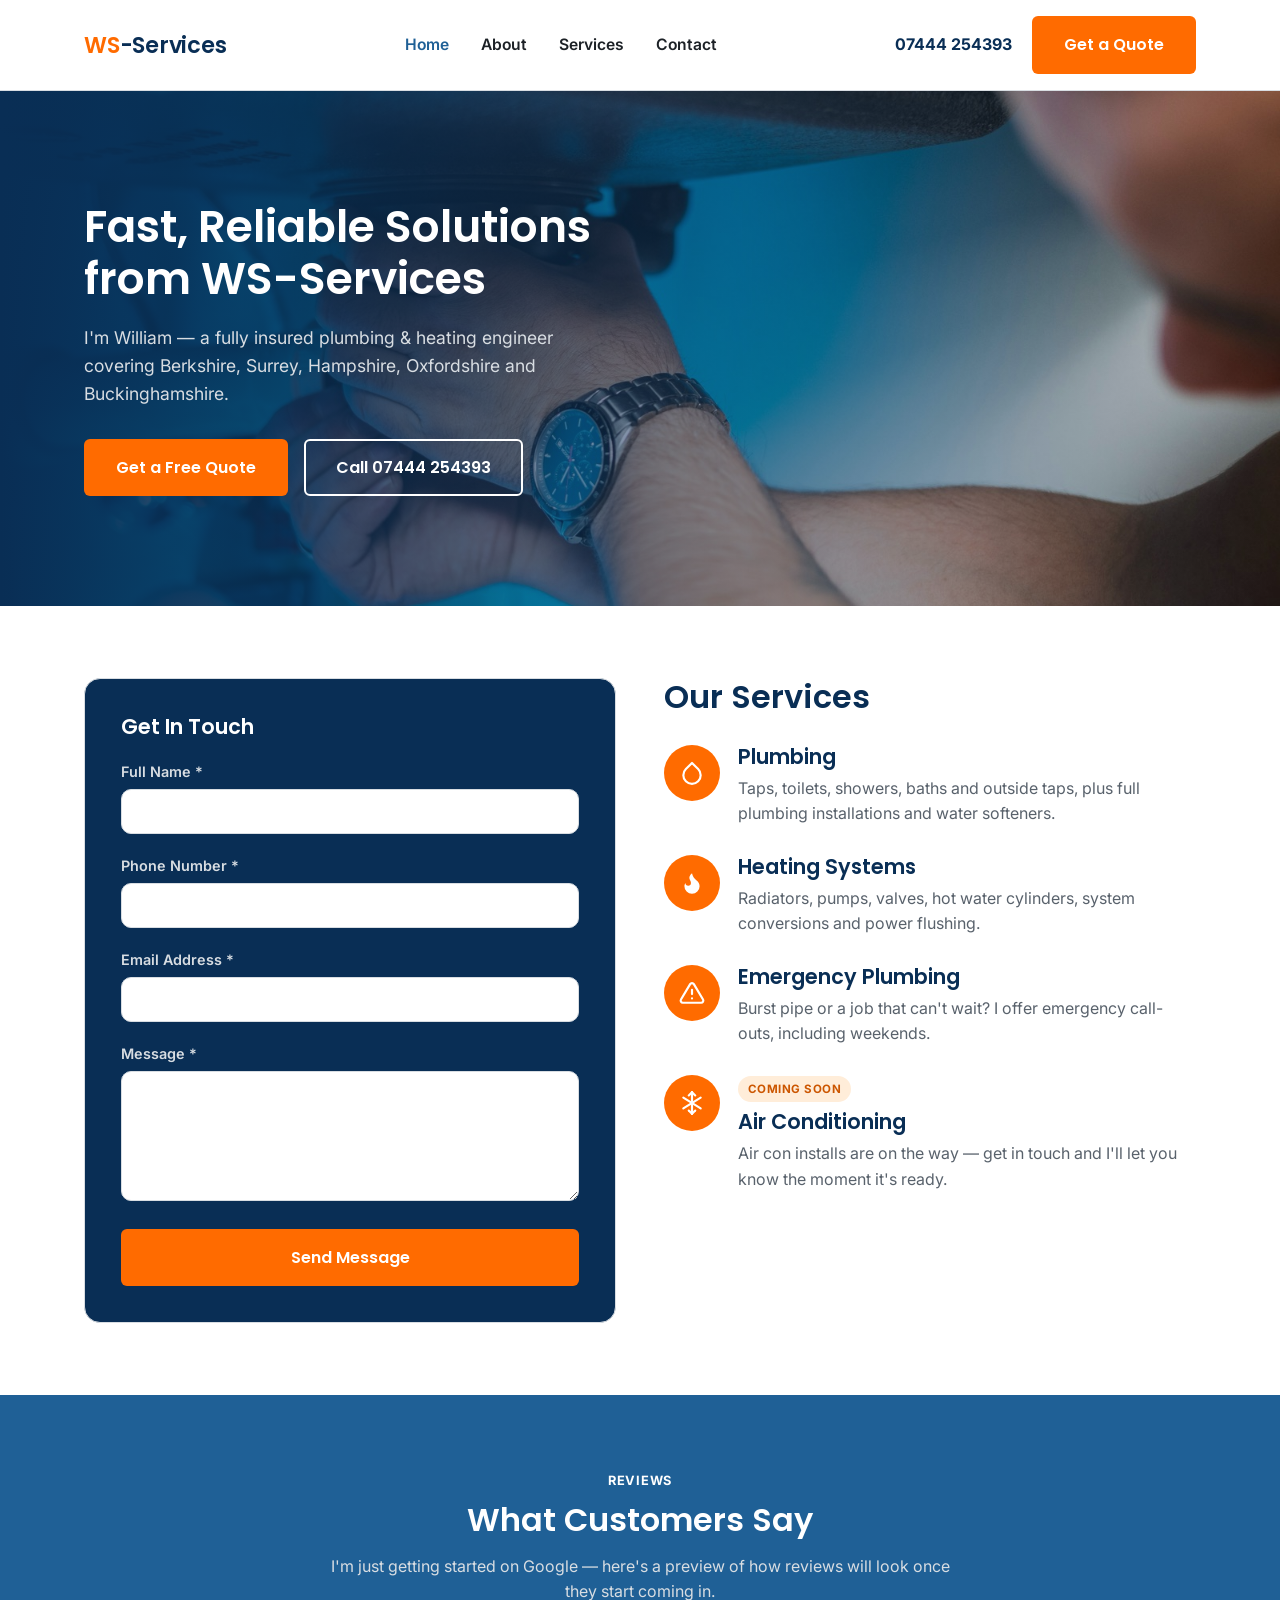
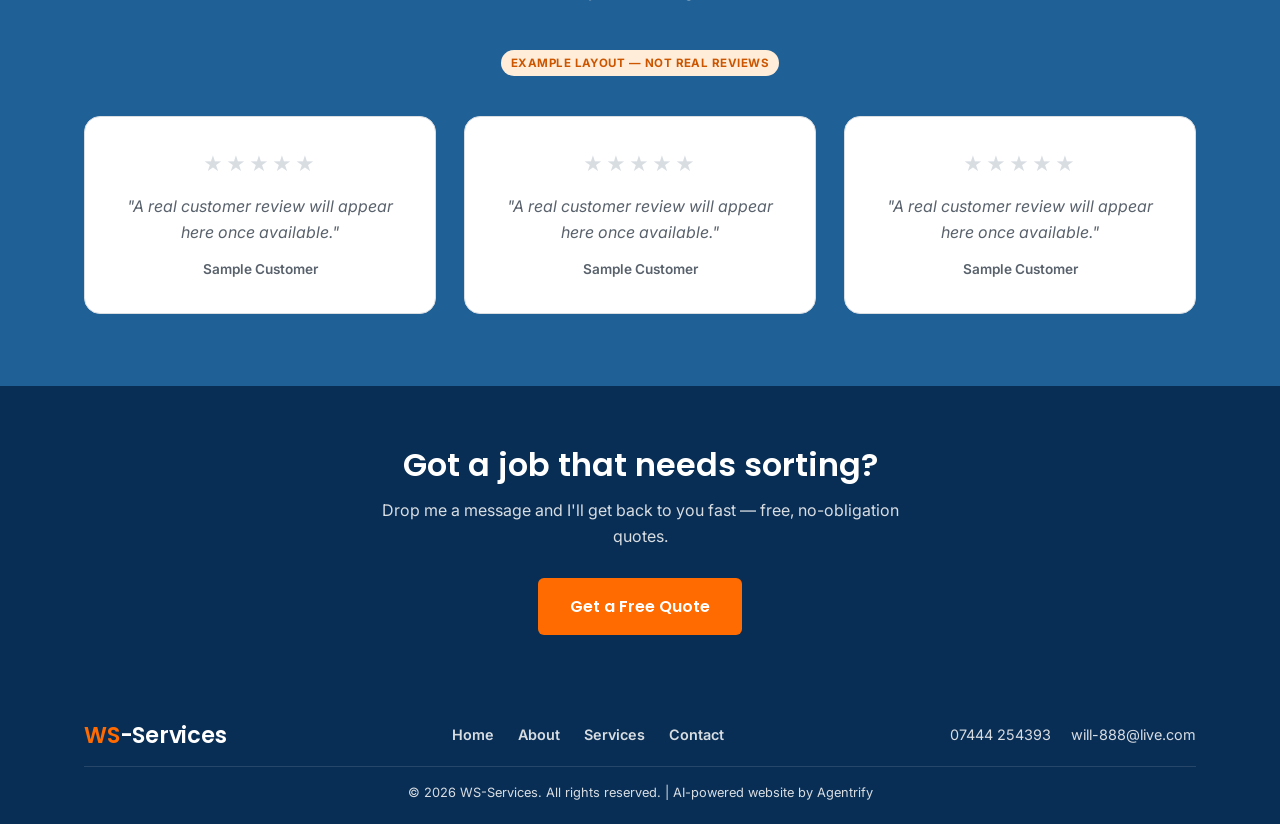
==== index.html @ 96fe79e2 "Add GA4 tracking, sitemap and robots.txt Install Google tag (G-EBTE1B13QL) on all pages, drop the un" ====
<!DOCTYPE html>
<html lang="en-GB">
<head>
  <meta charset="UTF-8">
  <meta name="viewport" content="width=device-width, initial-scale=1.0">
  <title>WS-Services | Plumbing &amp; Heating Engineers</title>
  <meta name="description" content="Plumbing, heating systems and emergency call-outs across Berkshire, Surrey, Hampshire, Oxfordshire and Buckinghamshire. Fully insured, free quotes.">
  <link rel="icon" type="image/svg+xml" href="images/favicon.svg">
  <link rel="icon" type="image/png" sizes="32x32" href="images/favicon-32x32.png">
  <link rel="icon" type="image/png" sizes="16x16" href="images/favicon-16x16.png">
  <link rel="apple-touch-icon" sizes="180x180" href="images/apple-touch-icon.png">
  <link rel="stylesheet" href="style.css">
  <!-- Google tag (gtag.js) -->
  <script async src="https://www.googletagmanager.com/gtag/js?id=G-EBTE1B13QL"></script>
  <script>
    window.dataLayer = window.dataLayer || [];
    function gtag(){dataLayer.push(arguments);}
    gtag("js", new Date());
    gtag("config", "G-EBTE1B13QL");
  </script>
</head>
<body>

  <header class="site-header">
    <div class="container">
      <a href="index.html" class="logo"><span class="ws">WS</span>-Services</a>

      <nav class="main-nav">
        <ul>
          <li><a href="index.html" class="active">Home</a></li>
          <li><a href="about.html">About</a></li>
          <li><a href="services.html">Services</a></li>
          <li><a href="contact.html">Contact</a></li>
        </ul>
      </nav>

      <div class="header-cta">
        <a href="tel:+447444254393" class="header-phone">07444 254393</a>
        <a href="contact.html" class="btn btn-primary">Get a Quote</a>
        <button class="nav-toggle" aria-label="Toggle menu" aria-expanded="false">
          <span></span><span></span><span></span>
        </button>
      </div>
    </div>
  </header>

  <main>

    <!-- ===== HERO ===== -->
    <section class="hero">
      <div class="hero-bg">
        <img src="images/plumber-hero.jpg" alt="William at work" loading="eager">
      </div>
      <div class="hero-overlay"></div>
      <div class="container">
        <div class="hero-content">
          <h1>Fast, Reliable Solutions from WS-Services</h1>
          <p class="lead">
            I'm William — a fully insured plumbing &amp; heating engineer covering Berkshire, Surrey, Hampshire, Oxfordshire and Buckinghamshire.
          </p>
          <div class="hero-actions">
            <a href="#get-a-quote" class="btn btn-primary">Get a Free Quote</a>
            <a href="tel:+447444254393" class="btn btn-outline">Call 07444 254393</a>
          </div>
        </div>
      </div>
    </section>

    <!-- ===== CONTACT FORM + SERVICES ===== -->
    <section class="section" id="get-a-quote">
      <div class="container">
        <div class="quote-grid">

          <div class="contact-form contact-form-dark">
            <h3>Get In Touch</h3>

            <form name="contact" method="POST" data-netlify="true" netlify-honeypot="bot-field" action="thank-you.html">
              <input type="hidden" name="form-name" value="contact">
              <p style="display:none;">
                <label>Don't fill this out if you're human: <input name="bot-field"></label>
              </p>

              <div class="form-group">
                <label for="home-name">Full Name *</label>
                <input type="text" id="home-name" name="name" required>
                <span class="form-error">Please enter your name.</span>
              </div>

              <div class="form-group">
                <label for="home-phone">Phone Number *</label>
                <input type="tel" id="home-phone" name="phone" required>
                <span class="form-error">Please enter a phone number.</span>
              </div>

              <div class="form-group">
                <label for="home-email">Email Address *</label>
                <input type="email" id="home-email" name="email" required>
                <span class="form-error">Please enter a valid email address.</span>
              </div>

              <div class="form-group">
                <label for="home-message">Message *</label>
                <textarea id="home-message" name="message" required></textarea>
                <span class="form-error">Please tell us a little about the job.</span>
              </div>

              <button type="submit" class="btn btn-primary">Send Message</button>
            </form>
          </div>

          <div class="quote-services">
            <h2>Our Services</h2>

            <div class="quote-service-row">
              <div class="quote-service-icon">
                <svg viewBox="0 0 24 24" fill="none" stroke="white" stroke-width="2" stroke-linecap="round" stroke-linejoin="round" width="26" height="26"><path d="M12 2.69l5.66 5.66a8 8 0 1 1-11.31 0z"/></svg>
              </div>
              <div>
                <h3>Plumbing</h3>
                <p>Taps, toilets, showers, baths and outside taps, plus full plumbing installations and water softeners.</p>
              </div>
            </div>

            <div class="quote-service-row">
              <div class="quote-service-icon">
                <svg viewBox="0 0 24 24" fill="white" width="26" height="26"><path d="M8.5 14.5A2.5 2.5 0 0 0 11 12c0-1.38-.5-2-1-3-1.072-2.143-.224-4.054 2-6 .5 2.5 2 4.9 4 6.5 2 1.6 3 3.5 3 5.5a7 7 0 1 1-14 0c0-1.153.433-2.294 1-3a2.5 2.5 0 0 0 2.5 2.5z"/></svg>
              </div>
              <div>
                <h3>Heating Systems</h3>
                <p>Radiators, pumps, valves, hot water cylinders, system conversions and power flushing.</p>
              </div>
            </div>

            <div class="quote-service-row">
              <div class="quote-service-icon">
                <svg viewBox="0 0 24 24" fill="none" stroke="white" stroke-width="2" stroke-linecap="round" stroke-linejoin="round" width="26" height="26"><path d="M10.29 3.86L1.82 18a2 2 0 0 0 1.71 3h16.94a2 2 0 0 0 1.71-3L13.71 3.86a2 2 0 0 0-3.42 0z"/><line x1="12" y1="9" x2="12" y2="13"/><line x1="12" y1="17" x2="12.01" y2="17"/></svg>
              </div>
              <div>
                <h3>Emergency Plumbing</h3>
                <p>Burst pipe or a job that can't wait? I offer emergency call-outs, including weekends.</p>
              </div>
            </div>

            <div class="quote-service-row">
              <div class="quote-service-icon">
                <svg viewBox="0 0 24 24" fill="none" stroke="white" stroke-width="2" stroke-linecap="round" width="26" height="26"><line x1="12" y1="2" x2="12" y2="22"/><line x1="4" y1="7" x2="20" y2="17"/><line x1="20" y1="7" x2="4" y2="17"/><line x1="12" y1="2" x2="9" y2="5"/><line x1="12" y1="2" x2="15" y2="5"/><line x1="12" y1="22" x2="9" y2="19"/><line x1="12" y1="22" x2="15" y2="19"/></svg>
              </div>
              <div>
                <span class="tag-soon">Coming Soon</span>
                <h3>Air Conditioning</h3>
                <p>Air con installs are on the way — get in touch and I'll let you know the moment it's ready.</p>
              </div>
            </div>
          </div>

        </div>
      </div>
    </section>

    <!-- ===== TESTIMONIALS ===== -->
    <section class="section section-blue">
      <div class="container">
        <div class="section-header">
          <span class="eyebrow">Reviews</span>
          <h2>What Customers Say</h2>
          <p>I'm just getting started on Google — here's a preview of how reviews will look once they start coming in.</p>
        </div>

        <div class="sample-review-tag">
          <span class="tag-soon">Example layout — not real reviews</span>
        </div>

        <div class="card-grid">
          <div class="card sample-review-card">
            <div class="sample-review-stars">★★★★★</div>
            <p>"A real customer review will appear here once available."</p>
            <span class="sample-review-name">Sample Customer</span>
          </div>
          <div class="card sample-review-card">
            <div class="sample-review-stars">★★★★★</div>
            <p>"A real customer review will appear here once available."</p>
            <span class="sample-review-name">Sample Customer</span>
          </div>
          <div class="card sample-review-card">
            <div class="sample-review-stars">★★★★★</div>
            <p>"A real customer review will appear here once available."</p>
            <span class="sample-review-name">Sample Customer</span>
          </div>
        </div>
      </div>
    </section>

    <!-- ===== CTA BANNER ===== -->
    <section class="cta-banner">
      <div class="container">
        <h2>Got a job that needs sorting?</h2>
        <p>Drop me a message and I'll get back to you fast — free, no-obligation quotes.</p>
        <a href="#get-a-quote" class="btn btn-primary">Get a Free Quote</a>
      </div>
    </section>

  </main>

  <footer class="site-footer">
    <div class="container">
      <div class="footer-row">
        <a href="index.html" class="logo"><span class="ws">WS</span>-Services</a>
        <nav class="footer-nav">
          <a href="index.html">Home</a>
          <a href="about.html">About</a>
          <a href="services.html">Services</a>
          <a href="contact.html">Contact</a>
        </nav>
        <div class="footer-contact">
          <a href="tel:+447444254393">07444 254393</a>
          <a href="mailto:will-888@live.com">will-888@live.com</a>
        </div>
      </div>
      <div class="footer-bottom">
        &copy; 2026 WS-Services. All rights reserved. | <a href="https://agentrify.co.uk" target="_blank" rel="noopener">AI-powered website by Agentrify</a>
      </div>
    </div>
  </footer>

  <script src="script.js"></script>
</body>
</html>
---- style.css ----
/* ===== GOOGLE FONTS ===== */
@import url('https://fonts.googleapis.com/css2?family=Poppins:wght@500;600;700&family=Inter:wght@400;500;600;700&display=swap');

/* ===== RESET & BASE ===== */
*, *::before, *::after { box-sizing: border-box; margin: 0; padding: 0; }

:root {
  /* Blues */
  --navy:        #092e55;
  --blue-dark:   #163a5c;
  --blue:        #1f6096;
  --blue-light:  #eaf2f8;

  /* Greys */
  --grey-900:    #1c2126;
  --grey-600:    #59626c;
  --grey-300:    #d8dde2;
  --grey-100:    #c1c1c1;

  /* Accent (orange) */
  --accent:       #ff6b00;
  --accent-dark:  #cc5600;
  --accent-light: #ffedd9;

  --white:       #ffffff;

  --radius:      16px;
  --radius-sm:   10px;
  --shadow:      0 4px 16px rgba(16, 38, 63, 0.08);
  --container:   1160px;
}

html { scroll-behavior: smooth; }

body {
  font-family: 'Inter', Arial, Helvetica, sans-serif;
  color: var(--grey-900);
  background: var(--white);
  line-height: 1.6;
  font-size: 16px;
}

h1, h2, h3, h4 {
  font-family: 'Poppins', 'Inter', Arial, sans-serif;
  color: var(--navy);
  line-height: 1.2;
  font-weight: 600;
}

h1 { font-size: 2.75rem; }
h2 { font-size: 2rem; margin-bottom: 14px; }
h3 { font-size: 1.3rem; margin-bottom: 8px; }

p { margin-bottom: 14px; color: var(--grey-600); }

a { color: var(--blue); text-decoration: none; }
a:hover { color: var(--blue-dark); }

img { max-width: 100%; height: auto; display: block; }

ul { list-style: none; }

.container {
  max-width: var(--container);
  margin: 0 auto;
  padding: 0 24px;
}

.btn {
  display: inline-block;
  padding: 14px 30px;
  border-radius: 6px;
  font-family: 'Poppins', 'Inter', Arial, sans-serif;
  font-weight: 600;
  font-size: 1rem;
  text-align: center;
  white-space: nowrap;
  border: 2px solid transparent;
  cursor: pointer;
  transition: background 0.2s ease, color 0.2s ease, border-color 0.2s ease, transform 0.15s ease;
}
.btn:hover { transform: translateY(-1px); }

.btn-primary {
  background: var(--accent);
  color: var(--white);
}
.btn-primary:hover { background: var(--accent-dark); color: var(--white); }

.btn-outline {
  background: transparent;
  color: var(--white);
  border-color: var(--white);
}
.btn-outline:hover { background: var(--white); color: var(--navy); }

.btn-outline-navy {
  background: transparent;
  color: var(--navy);
  border-color: var(--grey-300);
}
.btn-outline-navy:hover { background: var(--navy); color: var(--white); border-color: var(--navy); }

.section { padding: 72px 0; }
.section-grey { background: var(--grey-100); }

.section-header {
  text-align: center;
  max-width: 620px;
  margin: 0 auto 44px;
}
.section-header p { margin-bottom: 0; }

.eyebrow {
  display: inline-block;
  color: var(--accent-dark);
  font-weight: 700;
  letter-spacing: 0.06em;
  text-transform: uppercase;
  font-size: 0.8rem;
  margin-bottom: 10px;
}

/* ===== HEADER / NAV ===== */
.site-header {
  position: sticky;
  top: 0;
  z-index: 100;
  background: var(--white);
  border-bottom: 1px solid var(--grey-300);
}

.site-header .container {
  display: flex;
  align-items: center;
  justify-content: space-between;
  gap: 24px;
  padding-top: 16px;
  padding-bottom: 16px;
}

.logo {
  display: inline-block;
  font-family: 'Poppins', 'Inter', Arial, sans-serif;
  font-size: 1.4rem;
  font-weight: 600;
  color: var(--navy);
  letter-spacing: -0.01em;
  line-height: 1;
}
.logo .ws { color: var(--accent); }

.main-nav ul {
  display: flex;
  gap: 32px;
  align-items: center;
}

.main-nav a {
  color: var(--grey-900);
  font-weight: 600;
  font-size: 0.98rem;
}
.main-nav a:hover,
.main-nav a.active { color: var(--blue); }

.header-cta {
  display: flex;
  align-items: center;
  gap: 20px;
}

.header-phone {
  font-weight: 700;
  color: var(--navy);
  white-space: nowrap;
}

.nav-toggle {
  display: none;
  flex-direction: column;
  gap: 5px;
  background: none;
  border: none;
  cursor: pointer;
  padding: 6px;
}
.nav-toggle span {
  width: 26px;
  height: 3px;
  background: var(--navy);
  border-radius: 2px;
}

/* ===== HERO ===== */
.hero {
  position: relative;
  color: var(--white);
  padding: 110px 0;
  overflow: hidden;
}

.hero-bg {
  position: absolute;
  inset: 0;
  z-index: 0;
}
.hero-bg img { width: 100%; height: 100%; object-fit: cover; display: block; }
.hero-bg-placeholder {
  width: 100%;
  height: 100%;
  background: linear-gradient(135deg, var(--navy) 0%, var(--blue-dark) 100%);
  border: 2px dashed rgba(255, 255, 255, 0.2);
  display: flex;
  align-items: center;
  justify-content: center;
  color: rgba(255, 255, 255, 0.45);
  font-size: 0.95rem;
  text-align: center;
  padding: 40px;
}

.hero-overlay {
  position: absolute;
  inset: 0;
  z-index: 1;
  background: linear-gradient(90deg, rgba(9, 46, 85, 1) 0%, rgba(9, 46, 85, 0) 100%);
}

.hero .container {
  position: relative;
  z-index: 2;
}

.hero-content { max-width: 560px; }

.hero h1 { color: var(--white); margin-bottom: 18px; }
.hero p.lead {
  color: var(--grey-300);
  font-size: 1.1rem;
  max-width: 480px;
  margin-bottom: 30px;
}

.hero-actions {
  display: flex;
  gap: 16px;
  flex-wrap: wrap;
}

/* ===== CARDS ===== */
.card-grid {
  display: grid;
  grid-template-columns: repeat(3, 1fr);
  gap: 28px;
}

.card {
  background: var(--white);
  border: 1px solid var(--grey-300);
  border-radius: var(--radius);
  padding: 32px 26px;
  transition: box-shadow 0.2s ease, transform 0.2s ease;
}
.card:hover {
  box-shadow: var(--shadow);
  transform: translateY(-2px);
}

.card-icon {
  width: 48px;
  height: 48px;
  border-radius: var(--radius-sm);
  background: var(--accent-light);
  color: var(--accent-dark);
  font-family: 'Poppins', 'Inter', Arial, sans-serif;
  display: flex;
  align-items: center;
  justify-content: center;
  font-weight: 600;
  margin-bottom: 18px;
}

.card p:last-child { margin-bottom: 0; }

.tag-soon {
  display: inline-block;
  background: var(--accent-light);
  color: var(--accent-dark);
  font-size: 0.72rem;
  font-weight: 700;
  letter-spacing: 0.04em;
  text-transform: uppercase;
  padding: 4px 10px;
  border-radius: 999px;
  margin-bottom: 12px;
}

/* ===== MINI SERVICE GRID ===== */
.service-grid-mini {
  display: grid;
  grid-template-columns: repeat(auto-fit, minmax(220px, 1fr));
  gap: 20px;
}

.service-card-mini {
  background: var(--white);
  border: 1px solid var(--grey-300);
  border-top: 3px solid var(--accent);
  border-radius: var(--radius-sm);
  padding: 24px;
}
.service-card-mini h3 { font-size: 1.15rem; margin-bottom: 8px; }
.service-card-mini p { font-size: 0.95rem; margin-bottom: 0; }
.service-card-mini .tag-soon { margin-bottom: 10px; }

/* ===== HOMEPAGE QUOTE + SERVICES ===== */
.quote-grid {
  display: grid;
  grid-template-columns: 1fr 1fr;
  gap: 48px;
  align-items: start;
}

.contact-form.contact-form-dark {
  background: var(--navy);
}
.contact-form-dark h3 { color: var(--white); margin-bottom: 20px; }
.contact-form-dark .form-group label { color: var(--grey-300); }
.contact-form-dark .form-error { color: #ff9d8f; }
.contact-form-dark button[type="submit"] { width: 100%; }

.quote-services h2 { margin-bottom: 28px; }

.quote-service-row {
  display: flex;
  gap: 18px;
  align-items: flex-start;
  margin-bottom: 28px;
}
.quote-service-row:last-child { margin-bottom: 0; }

.quote-service-icon {
  width: 56px;
  height: 56px;
  border-radius: 50%;
  flex-shrink: 0;
  background: var(--accent);
  color: var(--white);
  font-family: 'Poppins', 'Inter', Arial, sans-serif;
  font-weight: 700;
  display: flex;
  align-items: center;
  justify-content: center;
}

.quote-service-row h3 { margin-bottom: 6px; }
.quote-service-row p { margin-bottom: 0; }
.quote-service-row .tag-soon { margin-bottom: 8px; }

/* ===== TESTIMONIALS ===== */
.section-blue { background: var(--blue); }
.section-blue .eyebrow { color: var(--white); }
.section-blue .section-header h2 { color: var(--white); }
.section-blue .section-header p { color: var(--grey-300); }

.sample-review-tag {
  text-align: center;
  margin-bottom: 28px;
}

.sample-review-card { text-align: center; }
.sample-review-stars {
  color: var(--grey-300);
  font-size: 1.2rem;
  letter-spacing: 3px;
  margin-bottom: 14px;
}
.sample-review-card p { font-style: italic; }
.sample-review-name {
  display: block;
  margin-top: 14px;
  font-weight: 600;
  color: var(--grey-600);
  font-size: 0.85rem;
}

/* ===== THANK YOU ===== */
.thank-you-section { padding: 110px 0; text-align: center; }
.thank-you-card { max-width: 560px; margin: 0 auto; }
.thank-you-icon {
  width: 72px;
  height: 72px;
  border-radius: 50%;
  background: var(--accent);
  display: flex;
  align-items: center;
  justify-content: center;
  margin: 0 auto 24px;
}
.thank-you-card p { margin-bottom: 30px; }
.thank-you-card .hero-actions { justify-content: center; }

/* ===== CTA BANNER ===== */
.cta-banner {
  background: var(--navy);
  color: var(--white);
  text-align: center;
  padding: 60px 0;
}
.cta-banner h2 { color: var(--white); }
.cta-banner p { color: var(--grey-300); max-width: 520px; margin: 0 auto 28px; }

/* ===== SERVICES PAGE ===== */
.service-block {
  display: grid;
  grid-template-columns: 0.9fr 1.1fr;
  gap: 48px;
  align-items: center;
  padding: 56px 0;
  border-bottom: 1px solid var(--grey-300);
}
.service-block:last-child { border-bottom: none; }
.service-block:nth-child(even) .service-image { order: 2; }

.service-image {
  border-radius: var(--radius);
  aspect-ratio: 4 / 3;
  overflow: hidden;
}
.service-image img { width: 100%; height: 100%; object-fit: cover; display: block; }
.service-image.is-placeholder {
  background: var(--grey-100);
  border: 1px dashed var(--grey-300);
  display: flex;
  align-items: center;
  justify-content: center;
  color: var(--grey-600);
  font-size: 0.9rem;
  text-align: center;
  padding: 20px;
}

.service-list {
  margin: 16px 0;
}
.service-list li {
  padding-left: 24px;
  position: relative;
  margin-bottom: 8px;
  color: var(--grey-600);
}
.service-list li::before {
  content: "\2713";
  position: absolute;
  left: 0;
  color: var(--accent-dark);
  font-weight: 700;
}

/* ===== CONTACT PAGE ===== */
.contact-grid {
  display: grid;
  grid-template-columns: 0.9fr 1.1fr;
  gap: 48px;
}

.contact-info .card {
  margin-bottom: 20px;
}

.contact-form {
  background: var(--white);
  border: 1px solid var(--grey-300);
  border-radius: var(--radius);
  padding: 36px;
}

.form-row {
  display: grid;
  grid-template-columns: 1fr 1fr;
  gap: 18px;
}

.form-group {
  margin-bottom: 20px;
}

.form-group label {
  display: block;
  font-weight: 600;
  font-size: 0.9rem;
  color: var(--navy);
  margin-bottom: 6px;
}

.form-group input,
.form-group select,
.form-group textarea {
  width: 100%;
  padding: 12px 14px;
  border: 1px solid var(--grey-300);
  border-radius: var(--radius-sm);
  font-family: inherit;
  font-size: 0.98rem;
  color: var(--grey-900);
  background: var(--white);
}

.form-group input:focus,
.form-group select:focus,
.form-group textarea:focus {
  outline: none;
  border-color: var(--accent);
}

.form-group textarea { resize: vertical; min-height: 130px; }

.form-error {
  color: #b3261e;
  font-size: 0.82rem;
  margin-top: 5px;
  display: none;
}
.form-group.has-error input,
.form-group.has-error textarea,
.form-group.has-error select {
  border-color: #b3261e;
}
.form-group.has-error .form-error { display: block; }


.map-embed {
  margin-top: 24px;
  border-radius: var(--radius);
  overflow: hidden;
  height: 260px;
}
.map-embed iframe {
  width: 100%;
  height: 100%;
  border: 0;
  display: block;
}

/* ===== FOOTER ===== */
.site-footer {
  background: var(--navy);
  color: var(--grey-300);
  padding: 28px 0 20px;
}

.footer-row {
  display: flex;
  align-items: center;
  justify-content: space-between;
  flex-wrap: wrap;
  gap: 16px;
  padding-bottom: 20px;
}

.footer-row .logo { color: var(--white); }

.footer-nav {
  display: flex;
  gap: 24px;
  flex-wrap: wrap;
}
.footer-nav a { color: var(--grey-300); font-weight: 600; font-size: 0.9rem; }
.footer-nav a:hover { color: var(--white); }

.footer-contact {
  display: flex;
  gap: 20px;
  flex-wrap: wrap;
  font-size: 0.9rem;
}
.footer-contact a { color: var(--grey-300); }
.footer-contact a:hover { color: var(--white); }

.footer-bottom {
  border-top: 1px solid rgba(255,255,255,0.12);
  padding-top: 16px;
  text-align: center;
  font-size: 0.8rem;
  color: var(--grey-300);
}
.footer-bottom a { color: var(--grey-300); }
.footer-bottom a:hover { color: var(--white); }

/* ===== RESPONSIVE ===== */
@media (max-width: 900px) {
  .hero-overlay { background: linear-gradient(180deg, rgba(9, 46, 85, 0.85) 0%, rgba(9, 46, 85, 0.92) 100%); }
  .card-grid { grid-template-columns: 1fr 1fr; }
  .quote-grid { grid-template-columns: 1fr; }
  .service-block { grid-template-columns: 1fr; }
  .service-block:nth-child(even) .service-image { order: 0; }
  .contact-grid { grid-template-columns: 1fr; }
}

@media (max-width: 860px) {
  .main-nav { display: none; }
  .header-phone { display: none; }
  .nav-toggle { display: flex; }
  .header-cta { gap: 12px; }
  .header-cta .btn { padding: 10px 18px; font-size: 0.9rem; }

  .site-header.nav-open .main-nav {
    display: block;
    position: absolute;
    top: 100%;
    left: 0;
    right: 0;
    background: var(--white);
    border-bottom: 1px solid var(--grey-300);
    padding: 12px 24px 24px;
  }
  .site-header.nav-open .main-nav ul {
    flex-direction: column;
    align-items: flex-start;
    gap: 16px;
  }

  h1 { font-size: 2rem; }
  .card-grid { grid-template-columns: 1fr; }
  .form-row { grid-template-columns: 1fr; }
  .footer-row { justify-content: center; text-align: center; }
}
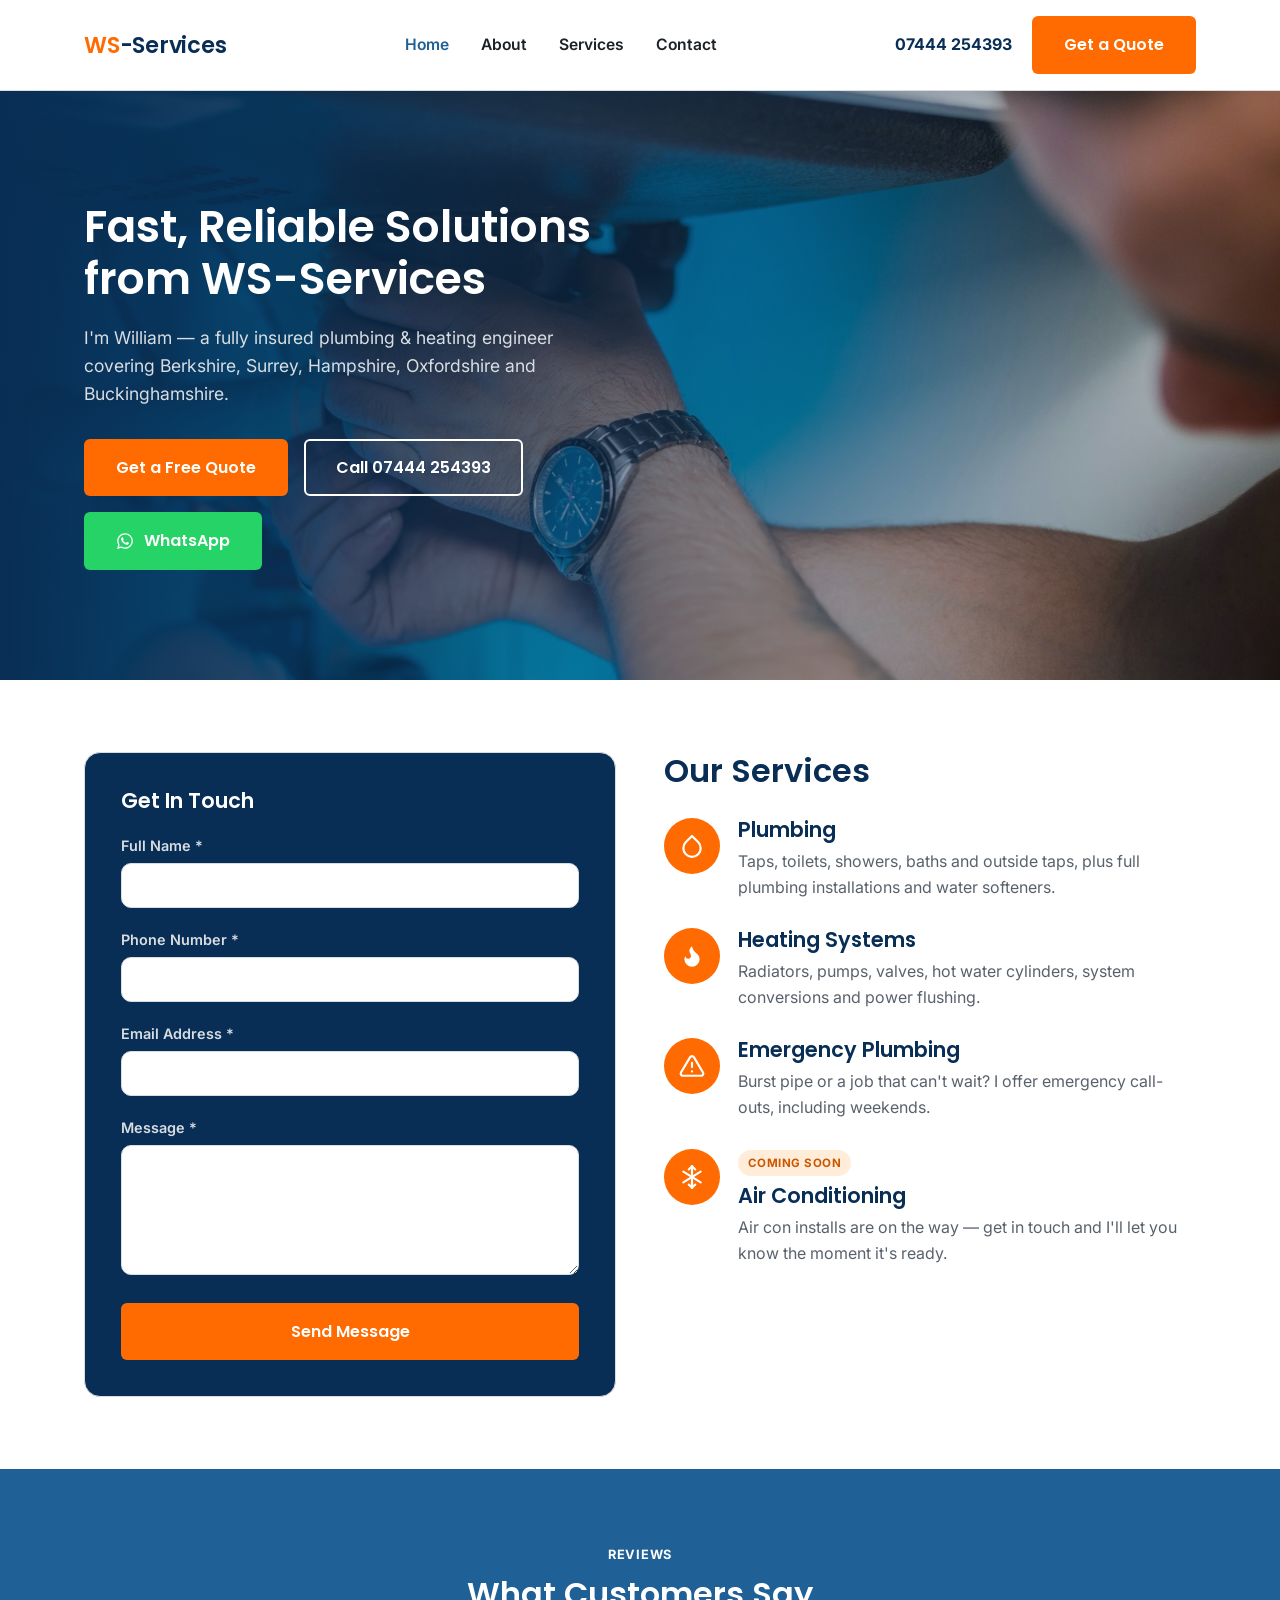
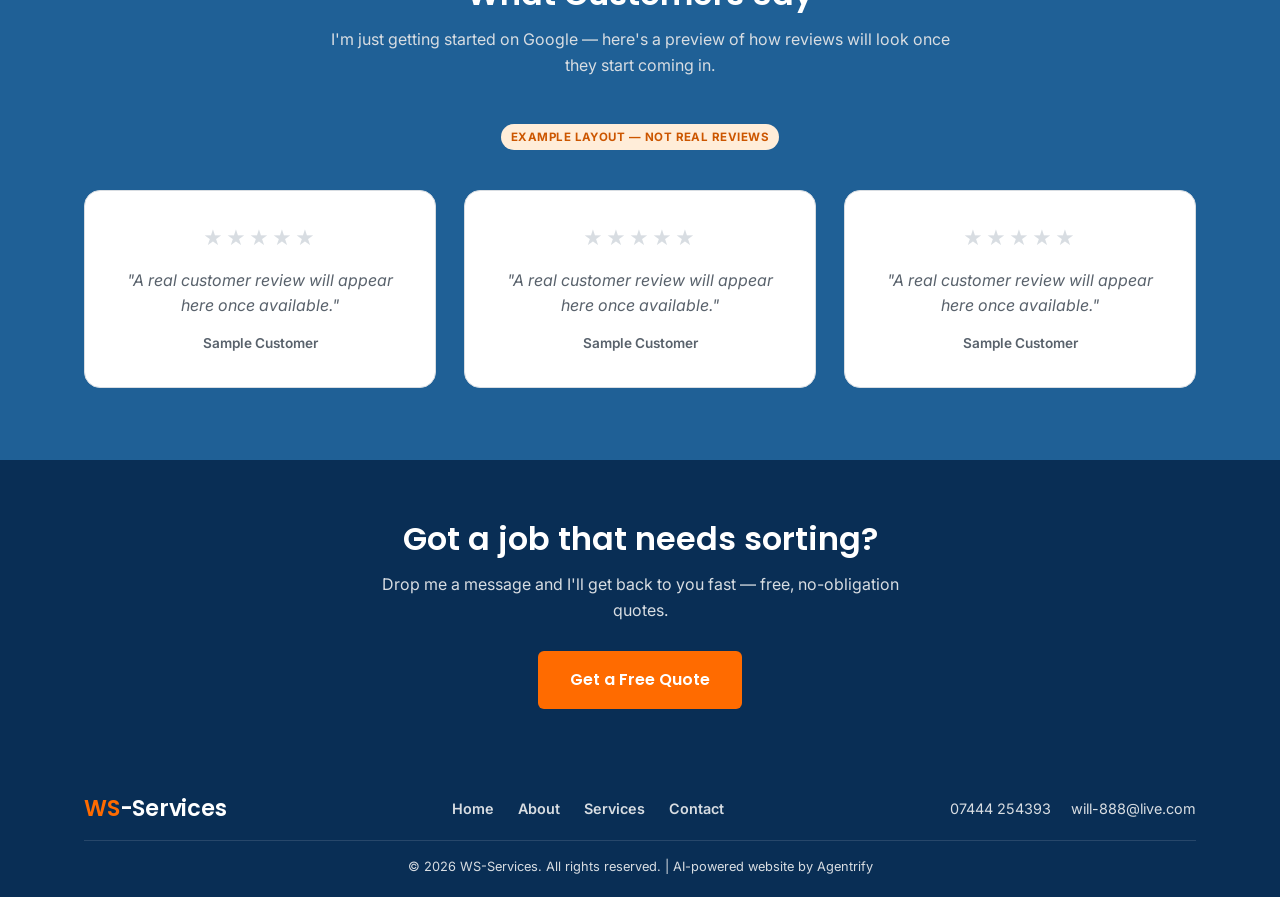
==== commit 111de516: "Add WhatsApp button to hero, add JPG logo exports Add a WhatsApp CTA (wa.me link) alongside the quot" ====
--- a/index.html
+++ b/index.html
@@ -61,6 +61,10 @@
           <div class="hero-actions">
             <a href="#get-a-quote" class="btn btn-primary">Get a Free Quote</a>
             <a href="tel:+447444254393" class="btn btn-outline">Call 07444 254393</a>
+            <a href="https://wa.me/447444254393" target="_blank" rel="noopener" class="btn btn-whatsapp">
+              <svg viewBox="0 0 448 512" width="18" height="18" fill="currentColor"><path d="M380.9 97.1C339 55.1 283.2 32 223.9 32c-122.4 0-222 99.6-222 222 0 39.1 10.2 77.3 29.6 111L0 480l117.7-30.9c32.4 17.7 68.9 27 106.1 27h.1c122.3 0 224.1-99.6 224.1-222 0-59.3-25.2-115-67.1-157zm-157 341.6c-33.2 0-65.7-8.9-94-25.7l-6.7-4-69.8 18.3L72 359.2l-4.4-7c-18.5-29.4-28.2-63.3-28.2-98.2 0-101.7 82.8-184.5 184.6-184.5 49.3 0 95.6 19.2 130.4 54.1 34.8 34.9 56.2 81.2 56.1 130.5 0 101.8-84.9 184.6-186.6 184.6zm101.2-138.2c-5.5-2.8-32.8-16.2-37.9-18-5.1-1.9-8.8-2.8-12.5 2.8-3.7 5.6-14.3 18-17.6 21.8-3.2 3.7-6.5 4.2-12 1.4-32.6-16.3-54-29.1-75.5-66-5.7-9.8 5.7-9.1 16.3-30.3 1.8-3.7.9-6.9-.5-9.7-1.4-2.8-12.5-30.1-17.1-41.2-4.5-10.8-9.1-9.3-12.5-9.5-3.2-.2-6.9-.2-10.6-.2-3.7 0-9.7 1.4-14.8 6.9-5.1 5.6-19.4 19-19.4 46.3 0 27.3 19.9 53.7 22.6 57.4 2.8 3.7 39.1 59.7 94.8 83.8 35.2 15.2 49 16.5 66.6 13.9 10.7-1.6 32.8-13.4 37.4-26.4 4.6-13 4.6-24.1 3.2-26.4-1.3-2.5-5-3.9-10.5-6.6z"/></svg>
+              WhatsApp
+            </a>
           </div>
         </div>
       </div>
--- a/style.css
+++ b/style.css
@@ -100,6 +100,15 @@
   border-color: var(--grey-300);
 }
 .btn-outline-navy:hover { background: var(--navy); color: var(--white); border-color: var(--navy); }
+
+.btn-whatsapp {
+  background: #25d366;
+  color: var(--white);
+  display: inline-flex;
+  align-items: center;
+  gap: 10px;
+}
+.btn-whatsapp:hover { background: #1ebc59; color: var(--white); }
 
 .section { padding: 72px 0; }
 .section-grey { background: var(--grey-100); }
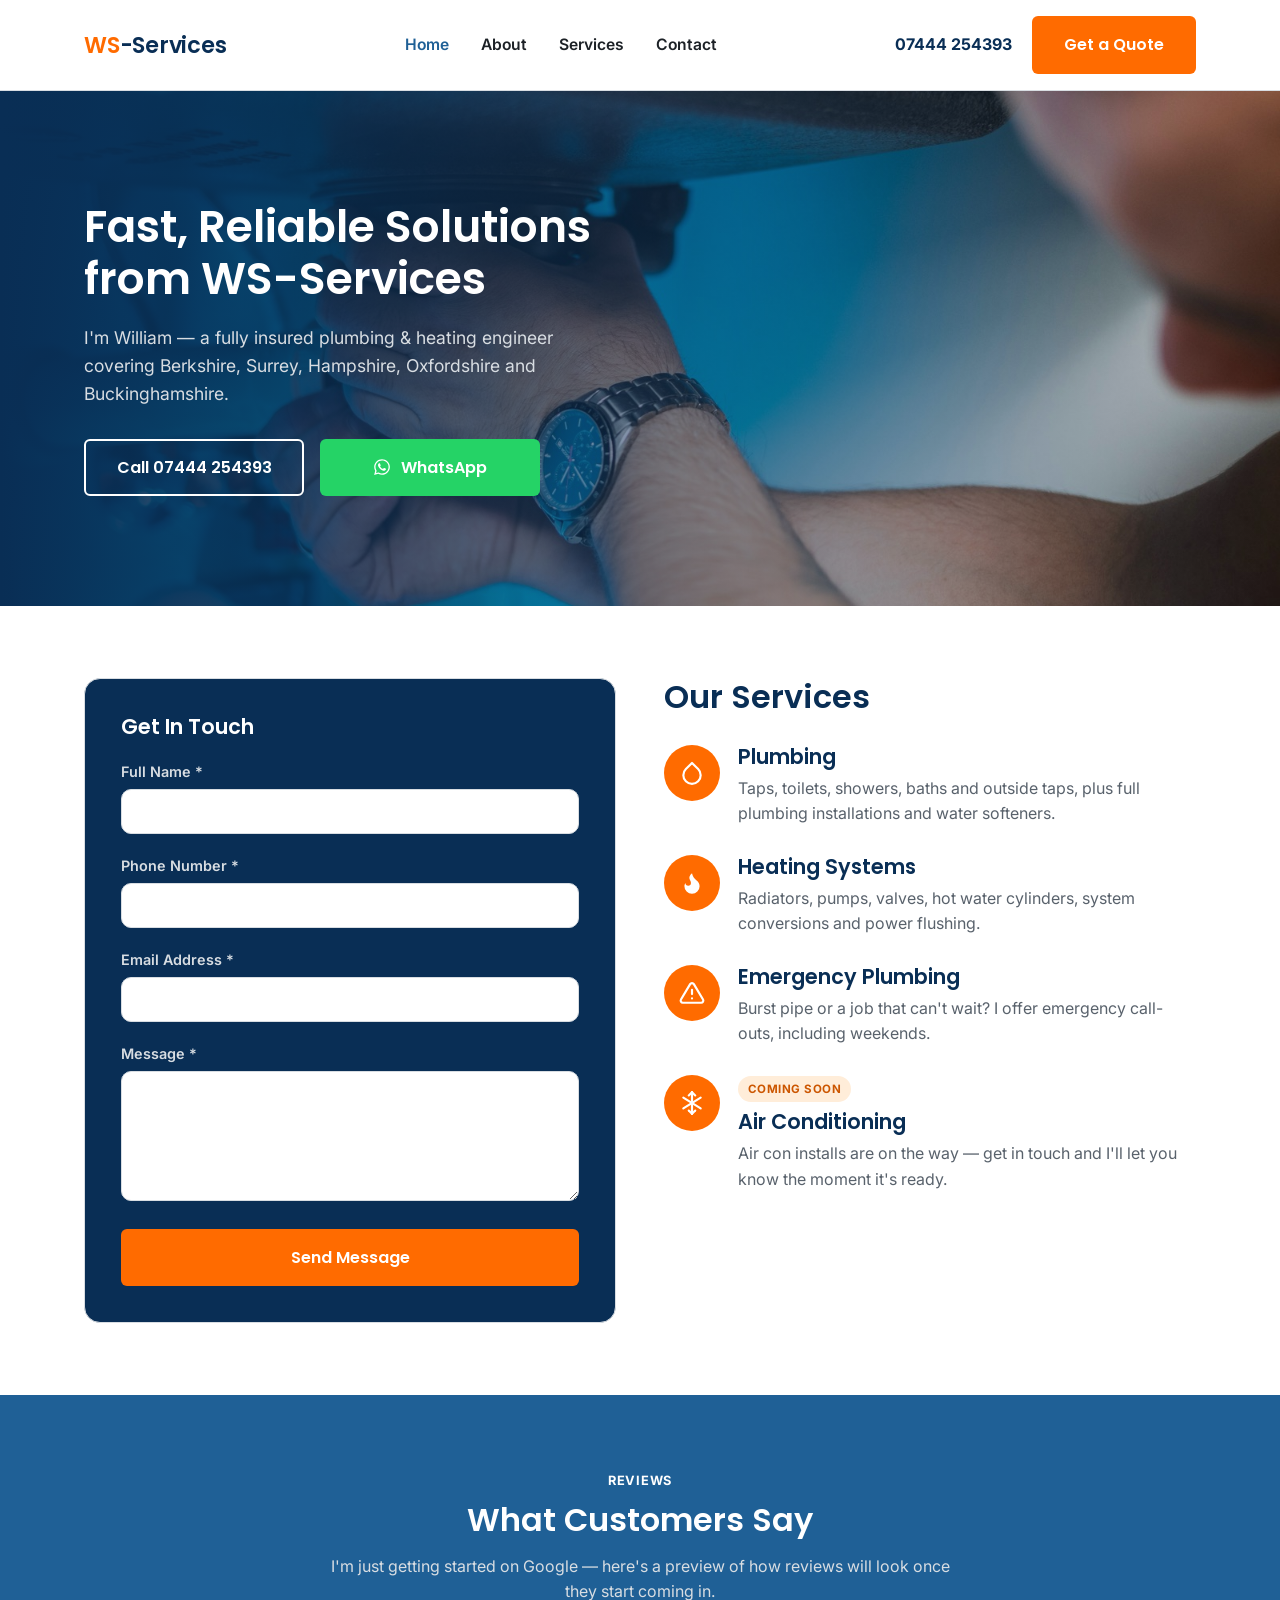
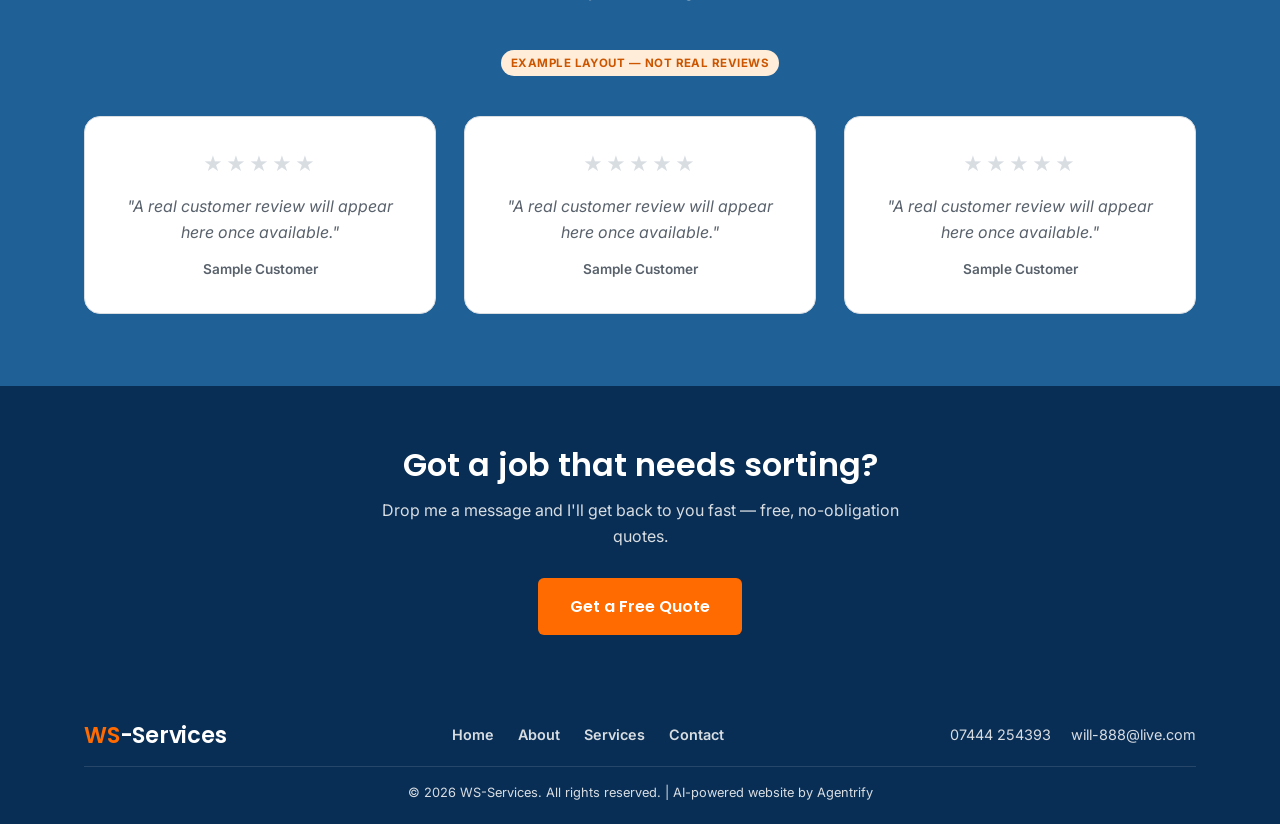
==== commit 618e02d0: "Drop hero quote button, equalise Call/WhatsApp widths Remove "Get a Free Quote" from the hero (still" ====
--- a/index.html
+++ b/index.html
@@ -59,7 +59,6 @@
             I'm William — a fully insured plumbing &amp; heating engineer covering Berkshire, Surrey, Hampshire, Oxfordshire and Buckinghamshire.
           </p>
           <div class="hero-actions">
-            <a href="#get-a-quote" class="btn btn-primary">Get a Free Quote</a>
             <a href="tel:+447444254393" class="btn btn-outline">Call 07444 254393</a>
             <a href="https://wa.me/447444254393" target="_blank" rel="noopener" class="btn btn-whatsapp">
               <svg viewBox="0 0 448 512" width="18" height="18" fill="currentColor"><path d="M380.9 97.1C339 55.1 283.2 32 223.9 32c-122.4 0-222 99.6-222 222 0 39.1 10.2 77.3 29.6 111L0 480l117.7-30.9c32.4 17.7 68.9 27 106.1 27h.1c122.3 0 224.1-99.6 224.1-222 0-59.3-25.2-115-67.1-157zm-157 341.6c-33.2 0-65.7-8.9-94-25.7l-6.7-4-69.8 18.3L72 359.2l-4.4-7c-18.5-29.4-28.2-63.3-28.2-98.2 0-101.7 82.8-184.5 184.6-184.5 49.3 0 95.6 19.2 130.4 54.1 34.8 34.9 56.2 81.2 56.1 130.5 0 101.8-84.9 184.6-186.6 184.6zm101.2-138.2c-5.5-2.8-32.8-16.2-37.9-18-5.1-1.9-8.8-2.8-12.5 2.8-3.7 5.6-14.3 18-17.6 21.8-3.2 3.7-6.5 4.2-12 1.4-32.6-16.3-54-29.1-75.5-66-5.7-9.8 5.7-9.1 16.3-30.3 1.8-3.7.9-6.9-.5-9.7-1.4-2.8-12.5-30.1-17.1-41.2-4.5-10.8-9.1-9.3-12.5-9.5-3.2-.2-6.9-.2-10.6-.2-3.7 0-9.7 1.4-14.8 6.9-5.1 5.6-19.4 19-19.4 46.3 0 27.3 19.9 53.7 22.6 57.4 2.8 3.7 39.1 59.7 94.8 83.8 35.2 15.2 49 16.5 66.6 13.9 10.7-1.6 32.8-13.4 37.4-26.4 4.6-13 4.6-24.1 3.2-26.4-1.3-2.5-5-3.9-10.5-6.6z"/></svg>
--- a/style.css
+++ b/style.css
@@ -256,6 +256,8 @@
   gap: 16px;
   flex-wrap: wrap;
 }
+.hero-actions .btn { min-width: 220px; text-align: center; }
+.hero-actions .btn-whatsapp { justify-content: center; }
 
 /* ===== CARDS ===== */
 .card-grid {
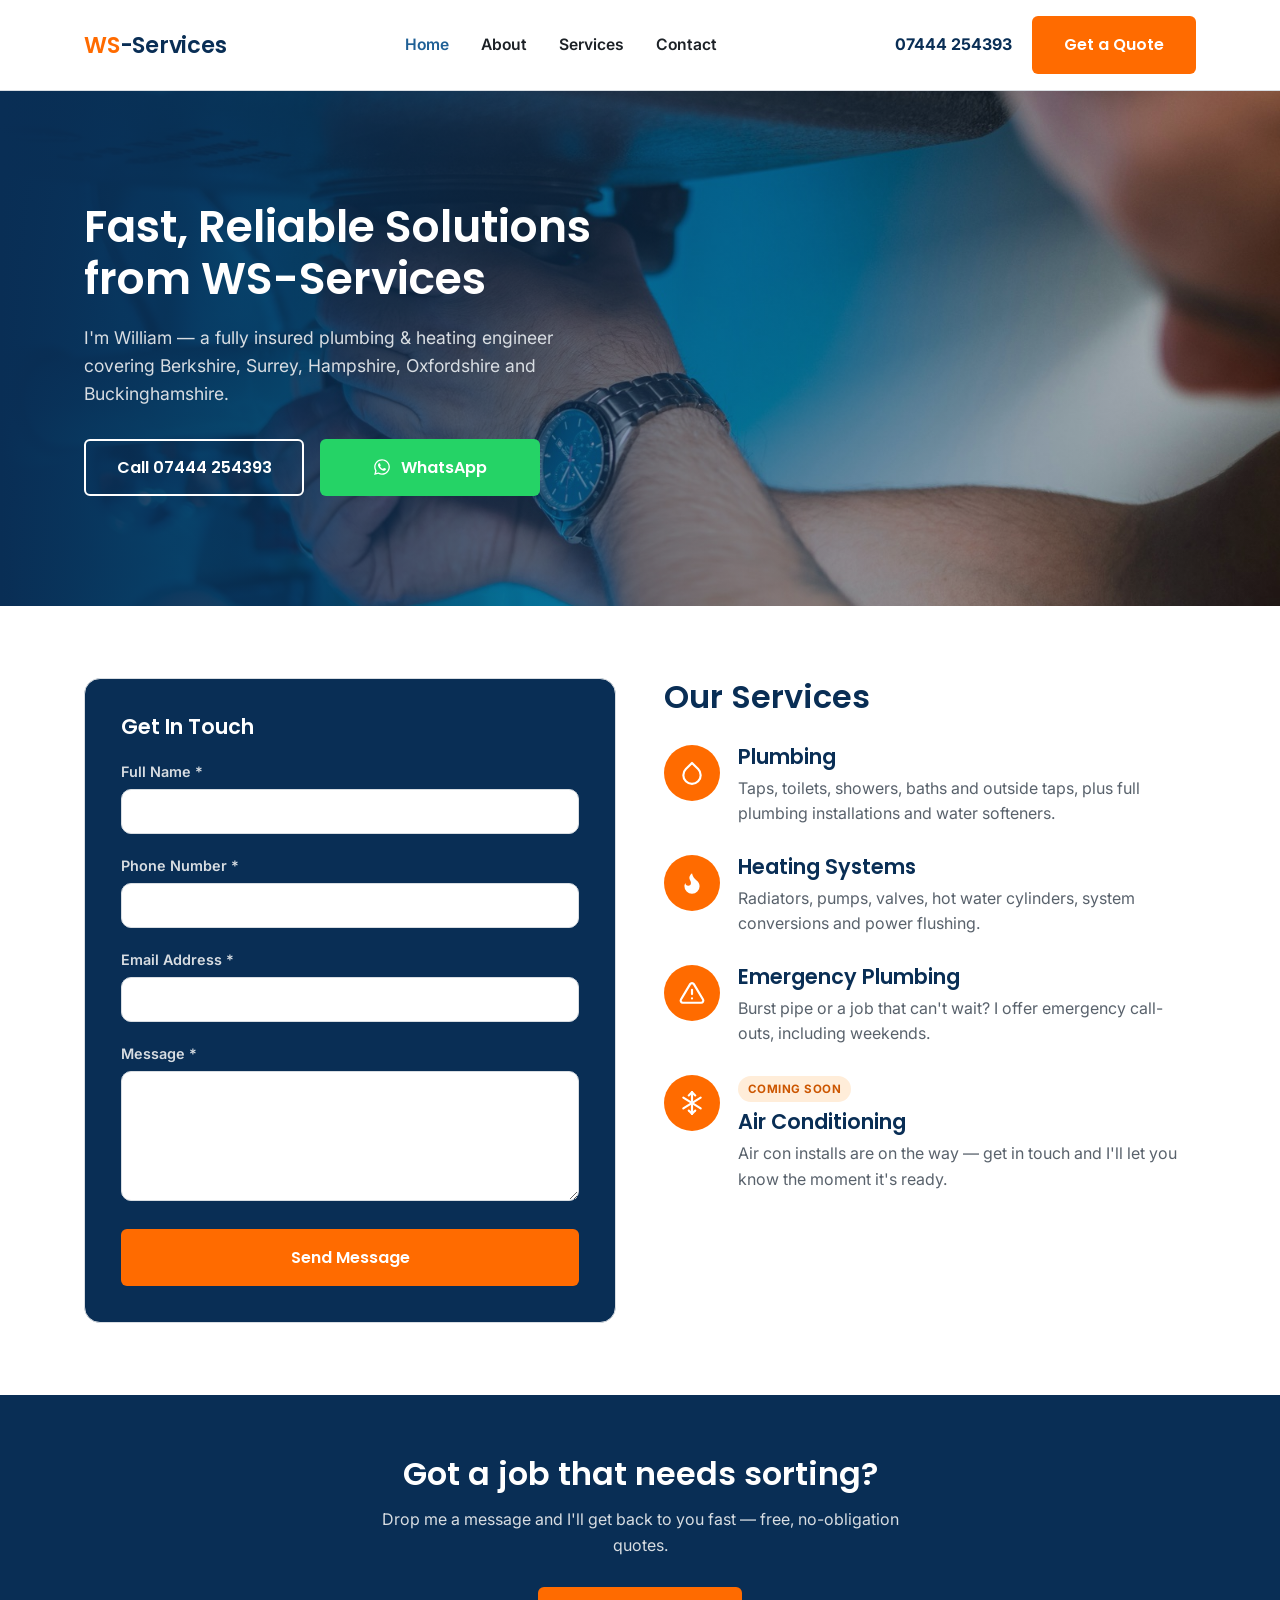
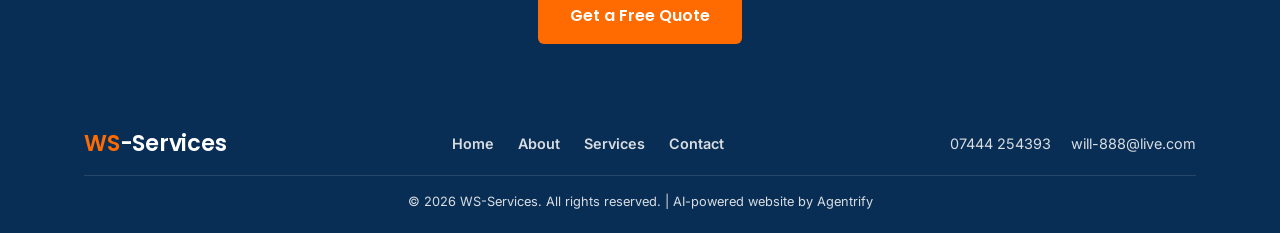
==== commit b674fbfc: "Pull Google reviews via Places API Netlify function Co-Authored-By: Claude Sonnet 5 <noreply@anthrop" ====
--- a/index.html
+++ b/index.html
@@ -3,12 +3,108 @@
 <head>
   <meta charset="UTF-8">
   <meta name="viewport" content="width=device-width, initial-scale=1.0">
-  <title>WS-Services | Plumbing &amp; Heating Engineers</title>
+  <title>Plumber &amp; Heating Engineer in Berkshire | WS-Services</title>
   <meta name="description" content="Plumbing, heating systems and emergency call-outs across Berkshire, Surrey, Hampshire, Oxfordshire and Buckinghamshire. Fully insured, free quotes.">
+  <link rel="canonical" href="https://ws-services.co.uk/">
+  <meta property="og:type" content="website">
+  <meta property="og:site_name" content="WS-Services">
+  <meta property="og:locale" content="en_GB">
+  <meta property="og:title" content="Plumber &amp; Heating Engineer in Berkshire | WS-Services">
+  <meta property="og:description" content="Plumbing, heating systems and emergency call-outs across Berkshire, Surrey, Hampshire, Oxfordshire and Buckinghamshire. Fully insured, free quotes.">
+  <meta property="og:url" content="https://ws-services.co.uk/">
+  <meta property="og:image" content="https://ws-services.co.uk/images/logo-square-stacked.jpg">
+  <meta property="og:image:width" content="1024">
+  <meta property="og:image:height" content="1024">
+  <meta name="twitter:card" content="summary">
+  <meta name="twitter:title" content="Plumber &amp; Heating Engineer in Berkshire | WS-Services">
+  <meta name="twitter:description" content="Plumbing, heating systems and emergency call-outs across Berkshire, Surrey, Hampshire, Oxfordshire and Buckinghamshire. Fully insured, free quotes.">
+  <meta name="twitter:image" content="https://ws-services.co.uk/images/logo-square-stacked.jpg">
+  <script type="application/ld+json">
+{
+  "@context": "https://schema.org",
+  "@type": "Plumber",
+  "@id": "https://ws-services.co.uk/#business",
+  "name": "WS-Services",
+  "url": "https://ws-services.co.uk/",
+  "description": "Plumbing, heating systems and emergency call-outs across Berkshire, Surrey, Hampshire, Oxfordshire and Buckinghamshire.",
+  "telephone": "+447444254393",
+  "email": "will-888@live.com",
+  "image": "https://ws-services.co.uk/images/logo-square-stacked.jpg",
+  "logo": "https://ws-services.co.uk/images/logo-square-stacked.jpg",
+  "founder": {
+    "@type": "Person",
+    "name": "William"
+  },
+  "openingHoursSpecification": {
+    "@type": "OpeningHoursSpecification",
+    "dayOfWeek": ["Monday","Tuesday","Wednesday","Thursday","Friday","Saturday"],
+    "opens": "08:00",
+    "closes": "18:00"
+  },
+  "areaServed": [
+    {
+      "@type": "AdministrativeArea",
+      "name": "Berkshire"
+    },
+    {
+      "@type": "AdministrativeArea",
+      "name": "Surrey"
+    },
+    {
+      "@type": "AdministrativeArea",
+      "name": "Hampshire"
+    },
+    {
+      "@type": "AdministrativeArea",
+      "name": "Oxfordshire"
+    },
+    {
+      "@type": "AdministrativeArea",
+      "name": "Buckinghamshire"
+    }
+  ],
+  "sameAs": [
+    "https://www.google.com/maps/place/WS-Services/@51.4372324,-0.9495304,8z/data=!4m6!3m5!1s0x48b4f9fc8c07d219:0x27f42e5ecd9692a6!8m2!3d51.4372324!4d-0.9495304!16s%2Fg%2F11nw1hzp0j"
+  ],
+  "hasOfferCatalog": {
+    "@type": "OfferCatalog",
+    "name": "Services",
+    "itemListElement": [
+      {
+        "@type": "Offer",
+        "itemOffered": {
+          "@type": "Service",
+          "name": "Plumbing",
+          "url": "https://ws-services.co.uk/services.html#plumbing"
+        }
+      },
+      {
+        "@type": "Offer",
+        "itemOffered": {
+          "@type": "Service",
+          "name": "Heating systems",
+          "url": "https://ws-services.co.uk/services.html#heating"
+        }
+      },
+      {
+        "@type": "Offer",
+        "itemOffered": {
+          "@type": "Service",
+          "name": "Emergency plumbing",
+          "url": "https://ws-services.co.uk/services.html#emergency"
+        }
+      }
+    ]
+  }
+}
+  </script>
   <link rel="icon" type="image/svg+xml" href="images/favicon.svg">
   <link rel="icon" type="image/png" sizes="32x32" href="images/favicon-32x32.png">
   <link rel="icon" type="image/png" sizes="16x16" href="images/favicon-16x16.png">
   <link rel="apple-touch-icon" sizes="180x180" href="images/apple-touch-icon.png">
+  <link rel="preconnect" href="https://fonts.googleapis.com">
+  <link rel="preconnect" href="https://fonts.gstatic.com" crossorigin>
+  <link rel="stylesheet" href="https://fonts.googleapis.com/css2?family=Poppins:wght@600&family=Inter:wght@400;600;700&display=swap">
   <link rel="stylesheet" href="style.css">
   <!-- Google tag (gtag.js) -->
   <script async src="https://www.googletagmanager.com/gtag/js?id=G-EBTE1B13QL"></script>
@@ -49,7 +145,7 @@
     <!-- ===== HERO ===== -->
     <section class="hero">
       <div class="hero-bg">
-        <img src="images/plumber-hero.jpg" alt="William at work" loading="eager">
+        <img src="images/plumber-hero.jpg" alt="William at work" width="1600" height="1200" loading="eager" fetchpriority="high">
       </div>
       <div class="hero-overlay"></div>
       <div class="container">
@@ -119,7 +215,7 @@
                 <svg viewBox="0 0 24 24" fill="none" stroke="white" stroke-width="2" stroke-linecap="round" stroke-linejoin="round" width="26" height="26"><path d="M12 2.69l5.66 5.66a8 8 0 1 1-11.31 0z"/></svg>
               </div>
               <div>
-                <h3>Plumbing</h3>
+                <h3><a href="services.html#plumbing">Plumbing</a></h3>
                 <p>Taps, toilets, showers, baths and outside taps, plus full plumbing installations and water softeners.</p>
               </div>
             </div>
@@ -129,7 +225,7 @@
                 <svg viewBox="0 0 24 24" fill="white" width="26" height="26"><path d="M8.5 14.5A2.5 2.5 0 0 0 11 12c0-1.38-.5-2-1-3-1.072-2.143-.224-4.054 2-6 .5 2.5 2 4.9 4 6.5 2 1.6 3 3.5 3 5.5a7 7 0 1 1-14 0c0-1.153.433-2.294 1-3a2.5 2.5 0 0 0 2.5 2.5z"/></svg>
               </div>
               <div>
-                <h3>Heating Systems</h3>
+                <h3><a href="services.html#heating">Heating Systems</a></h3>
                 <p>Radiators, pumps, valves, hot water cylinders, system conversions and power flushing.</p>
               </div>
             </div>
@@ -139,7 +235,7 @@
                 <svg viewBox="0 0 24 24" fill="none" stroke="white" stroke-width="2" stroke-linecap="round" stroke-linejoin="round" width="26" height="26"><path d="M10.29 3.86L1.82 18a2 2 0 0 0 1.71 3h16.94a2 2 0 0 0 1.71-3L13.71 3.86a2 2 0 0 0-3.42 0z"/><line x1="12" y1="9" x2="12" y2="13"/><line x1="12" y1="17" x2="12.01" y2="17"/></svg>
               </div>
               <div>
-                <h3>Emergency Plumbing</h3>
+                <h3><a href="services.html#emergency">Emergency Plumbing</a></h3>
                 <p>Burst pipe or a job that can't wait? I offer emergency call-outs, including weekends.</p>
               </div>
             </div>
@@ -150,7 +246,7 @@
               </div>
               <div>
                 <span class="tag-soon">Coming Soon</span>
-                <h3>Air Conditioning</h3>
+                <h3><a href="services.html#air-conditioning">Air Conditioning</a></h3>
                 <p>Air con installs are on the way — get in touch and I'll let you know the moment it's ready.</p>
               </div>
             </div>
@@ -161,35 +257,17 @@
     </section>
 
     <!-- ===== TESTIMONIALS ===== -->
-    <section class="section section-blue">
+    <section class="section section-blue" id="reviews" hidden>
       <div class="container">
         <div class="section-header">
           <span class="eyebrow">Reviews</span>
           <h2>What Customers Say</h2>
-          <p>I'm just getting started on Google — here's a preview of how reviews will look once they start coming in.</p>
+          <p id="reviews-summary"></p>
         </div>
 
-        <div class="sample-review-tag">
-          <span class="tag-soon">Example layout — not real reviews</span>
-        </div>
-
-        <div class="card-grid">
-          <div class="card sample-review-card">
-            <div class="sample-review-stars">★★★★★</div>
-            <p>"A real customer review will appear here once available."</p>
-            <span class="sample-review-name">Sample Customer</span>
-          </div>
-          <div class="card sample-review-card">
-            <div class="sample-review-stars">★★★★★</div>
-            <p>"A real customer review will appear here once available."</p>
-            <span class="sample-review-name">Sample Customer</span>
-          </div>
-          <div class="card sample-review-card">
-            <div class="sample-review-stars">★★★★★</div>
-            <p>"A real customer review will appear here once available."</p>
-            <span class="sample-review-name">Sample Customer</span>
-          </div>
-        </div>
+        <div class="card-grid" id="reviews-grid"></div>
+
+        <p class="reviews-source"><a id="reviews-link" href="https://www.google.com/maps" target="_blank" rel="noopener">Read all reviews on Google</a></p>
       </div>
     </section>
 
--- a/style.css
+++ b/style.css
@@ -1,6 +1,3 @@
-/* ===== GOOGLE FONTS ===== */
-@import url('https://fonts.googleapis.com/css2?family=Poppins:wght@500;600;700&family=Inter:wght@400;500;600;700&display=swap');
-
 /* ===== RESET & BASE ===== */
 *, *::before, *::after { box-sizing: border-box; margin: 0; padding: 0; }
 
@@ -118,6 +115,7 @@
   max-width: 620px;
   margin: 0 auto 44px;
 }
+.section-header h1 { font-size: 2rem; margin-bottom: 14px; }
 .section-header p { margin-bottom: 0; }
 
 .eyebrow {
@@ -366,6 +364,8 @@
 }
 
 .quote-service-row h3 { margin-bottom: 6px; }
+.quote-service-row h3 a { color: inherit; }
+.quote-service-row h3 a:hover { color: var(--accent-dark); }
 .quote-service-row p { margin-bottom: 0; }
 .quote-service-row .tag-soon { margin-bottom: 8px; }
 
@@ -601,7 +601,9 @@
 
 /* ===== RESPONSIVE ===== */
 @media (max-width: 900px) {
-  .hero-overlay { background: linear-gradient(180deg, rgba(9, 46, 85, 0.85) 0%, rgba(9, 46, 85, 0.92) 100%); }
+  .hero-bg img { object-position: 32% center; }
+  .hero-overlay { background: linear-gradient(180deg, rgba(9, 46, 85, 0.5) 0%, rgba(9, 46, 85, 0.65) 45%, rgba(9, 46, 85, 0.78) 100%); }
+  .hero h1, .hero p.lead { text-shadow: 0 1px 10px rgba(9, 46, 85, 0.6); }
   .card-grid { grid-template-columns: 1fr 1fr; }
   .quote-grid { grid-template-columns: 1fr; }
   .service-block { grid-template-columns: 1fr; }
@@ -637,3 +639,9 @@
   .form-row { grid-template-columns: 1fr; }
   .footer-row { justify-content: center; text-align: center; }
 }
+
+/* Live Google reviews */
+.reviews-source { text-align: center; margin-top: 28px; }
+.reviews-source a { color: #fff; font-weight: 600; text-decoration: underline; }
+.review-card .sample-review-name small { display: block; font-weight: 400; opacity: .7; }
+#reviews[hidden] { display: none; }
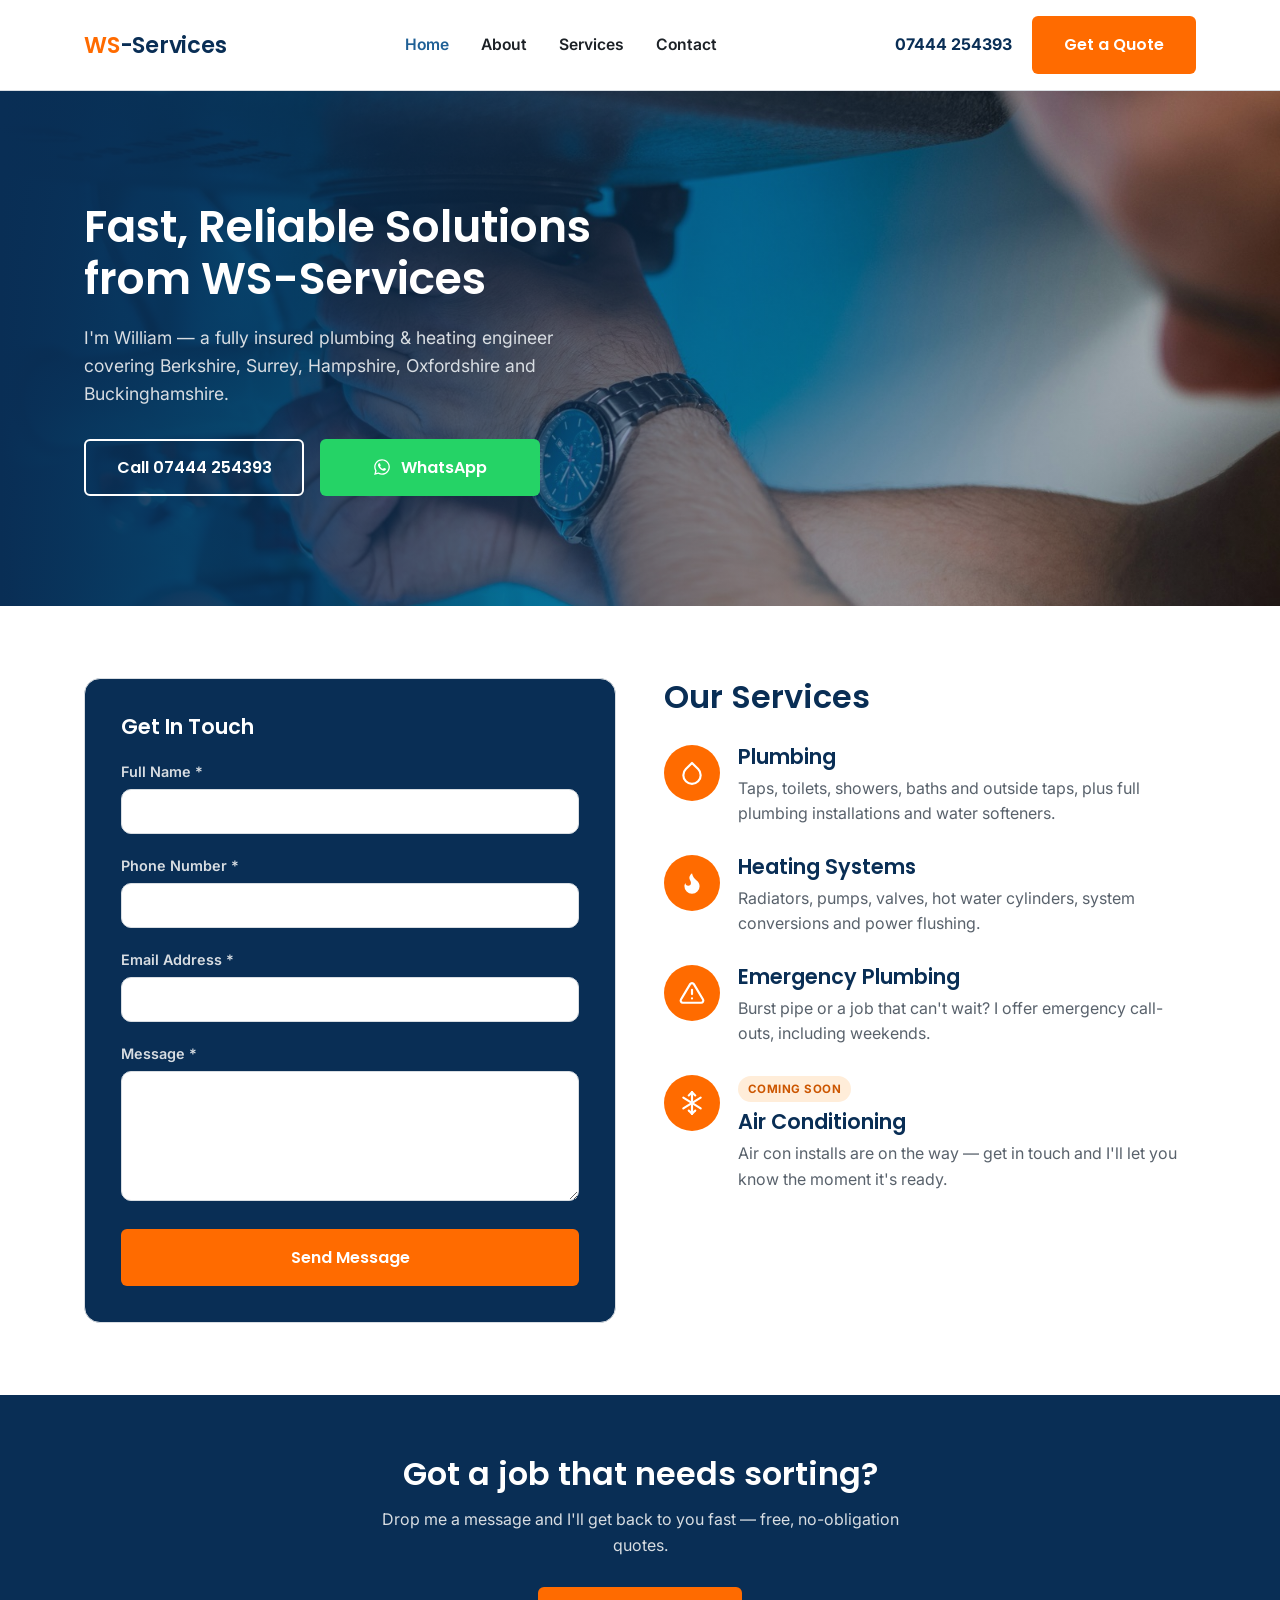
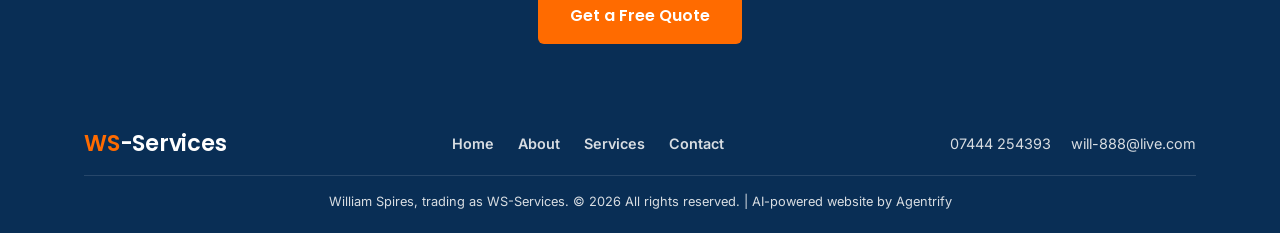
==== commit 78c79e5d: "Add sole-trader disclosure (trading as) to site footer Co-Authored-By: Claude Sonnet 5 <noreply@anth" ====
--- a/index.html
+++ b/index.html
@@ -298,7 +298,7 @@
         </div>
       </div>
       <div class="footer-bottom">
-        &copy; 2026 WS-Services. All rights reserved. | <a href="https://agentrify.co.uk" target="_blank" rel="noopener">AI-powered website by Agentrify</a>
+        William Spires, trading as WS-Services. &copy; 2026 All rights reserved. | <a href="https://agentrify.co.uk" target="_blank" rel="noopener">AI-powered website by Agentrify</a>
       </div>
     </div>
   </footer>
